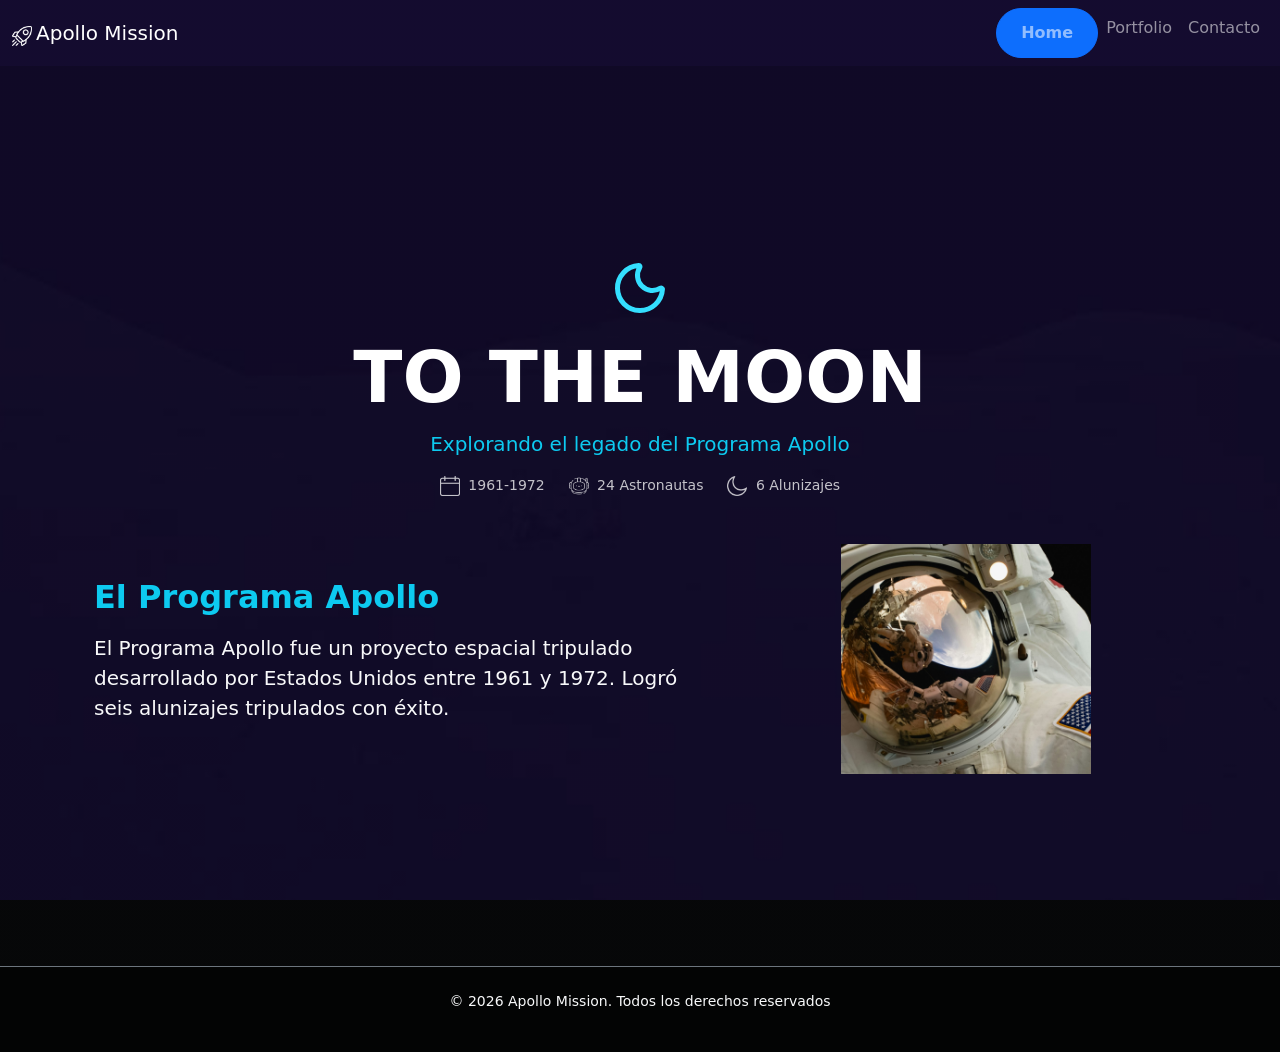
==== index.html @ c82a6342 "Entrega neta sense fitxers de WordPress" ====
<!DOCTYPE html>
<html lang="en">
<head>
    <meta charset="UTF-8">
    <meta name="viewport" content="width=device-width, initial-scale=1.0">
    <title>INDEX</title>
    <link rel="stylesheet" href="assets/css/style.css"> <link href="https://cdn.jsdelivr.net/npm/bootstrap@5.3.3/dist/css/bootstrap.min.css" rel="stylesheet">
</head>

<body class="bg-dark text-white"> 
    <header>
        <nav class="navbar navbar-expand-lg navbar-dark bg-transparent">

            <div class="container-fluid">
                <span><img src="assets/img/lanzadera.png" alt="Calendario" style="width: 20px;" class="me-1 icona-color"><a class="navbar-brand" href="index.html">Apollo Mission</a></span>                    
                <button class="navbar-toggler" type="button" data-bs-toggle="collapse" data-bs-target="#navbarNav">
                <span class="navbar-toggler-icon"></span>
                </button>

                <div class="collapse navbar-collapse" id="navbarNav">
                    <ul class="navbar-nav ms-auto">

                        <button type="button" class=" btn btn-primary rounded-pill px-3 py-1 fw-bold align-items-center">
                        <li class="nav-item"><a class="nav-link" href="index.html">Home</a></li>
                        </button>

                        <li class="nav-item"><a class="nav-link" href="portfolio.html">Portfolio</a></li>
                        <li class="nav-item"><a class="nav-link" href="contact.html">Contacto</a></li>
                    </ul>
                </div>
            </div>
        </nav>
    </header>



    <main>
        <section class="hero-section d-flex flex-column justify-content-center py-5" 
                 style="background: linear-gradient(rgba(0,0,0,0.6), rgba(0,0,0,0.6)), url('assets/img/moon.jpg') no-repeat center center fixed; background-size: cover; min-height: 100vh;">
            
            <div class="container">
                <div class="text-center mb-5">
                    <img src="assets/img/moon.svg" style="width: 60px;" class="mb-3 luna-azul"> 
                    <h1 class="display-2 fw-bold text-white">TO THE MOON</h1>
                    
                    <p class="lead text-info">Explorando el legado del Programa Apollo</p>
                    <div class="d-flex justify-content-center gap-4 mt-3 small text-white opacity-75">
                   <span><img src="assets/img/calendario.png" alt="Calendario" style="width: 20px;" class="me-1 icona-color"> 1961-1972</span>                    
                    <span><img src="assets/img/astronauta.png" alt="Astronauta" style="width: 20px;" class="me-1 icona-color"> 24 Astronautas</span>                        
                    <span><img src="assets/img/luna.png" alt="Luna" style="width: 20px;" class="me-1 icona-color"> 6 Alunizajes</span>
                </div>
            </div>
    
                <div class="row align-items-center mx-auto"> 
                    <div class="col-md-7 text-start">
                        <h2 class="text-info fw-bold mb-3">El Programa Apollo</h2>
                        <p class="text-light fs-5">El Programa Apollo fue un proyecto espacial tripulado desarrollado por Estados Unidos entre 1961 y 1972. Logró seis alunizajes tripulados con éxito.</p>
                    </div>
    
                    <div class="col-md-5 text-center mt-3 mt-md-0">
                        <img src="assets/img/astronauta.jpeg" alt="Astronauta" style="width: 250px; height: 230px; object-fit: cover;">
                    </div>
                </div>
            </div>
        </section>
    </main>

    
    <footer class="py-4 border-top border-secondary text-center text-white">
        <p class="small text-light">© 2026 Apollo Mission. Todos los derechos reservados</p>
    </footer>
    <script src="https://cdn.jsdelivr.net/npm/bootstrap@5.3.3/dist/js/bootstrap.bundle.min.js"></script>
</body>
</html>
---- assets/css/style.css ----
/* 1. Fondo total: Fijo y sin cortes */
body {
    background: linear-gradient(rgba(0, 0, 0, 0.5), rgba(0, 0, 0, 0.5)), 
                url('../img/moon.jpg') no-repeat center center fixed;
    background-size: cover;
    background-color: #0b0d17; /* Color de respaldo */
    margin: 0;
    min-height: 100vh;
    color: white;
}

/* 2. Ajuste del Astronauta: Para que no se deforme */
img.astronauta {
    width: 100%;
    max-width: 400px; /* Tamaño ideal */
    height: auto;     /* Mantiene la proporción original */
    object-fit: contain;
    border-radius: 15px;
    box-shadow: 0 10px 30px rgba(0, 0, 0, 0.5);
}

/* 3. El cuadro de información (sustituye a div.titulo) */
.info-card {
    background-color: rgba(25, 25, 104, 0.4); /* Azul espacial traslúcido */
    backdrop-filter: blur(10px); /* Efecto cristal */
    padding: 2rem;
    border-radius: 20px;
    border: 1px solid rgba(255, 255, 255, 0.1);
}

/* 4. Footer sin margen gris */
footer {
    background: rgba(0, 0, 0, 0.8);
    margin-top: 0 
}

.luna-azul{
filter:invert(72%) sepia(85%) saturate(1352%) hue-rotate(156deg) brightness(101%) contrast(105%);

}

.icona-color {
filter: brightness(0) invert(1);
}
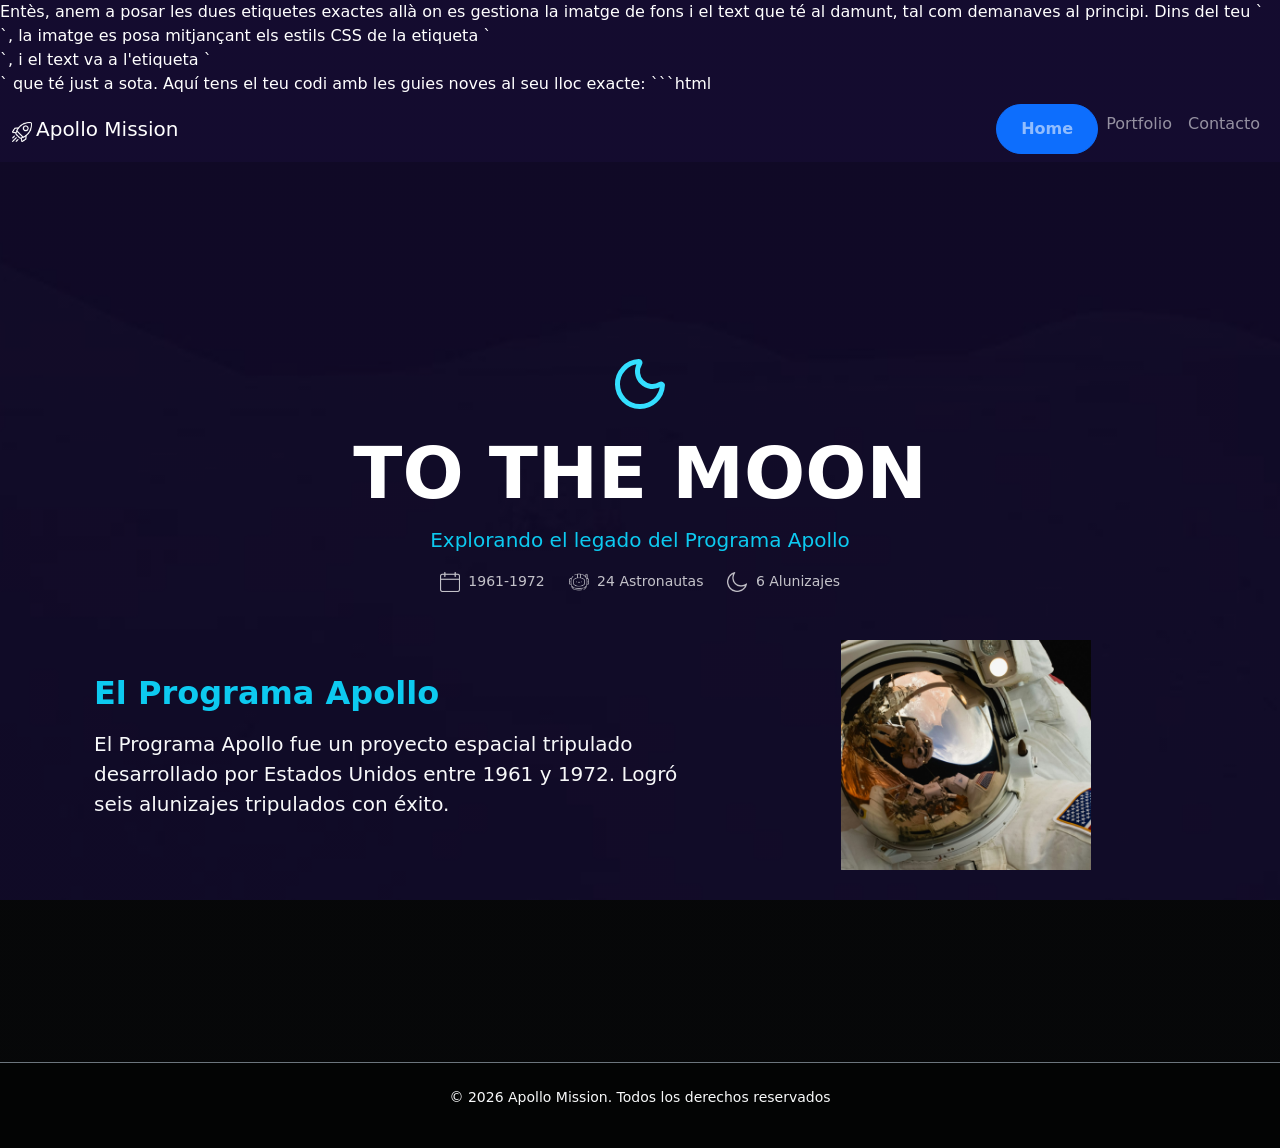
==== commit a4d65238: "comentaris row i fixes" ====
--- a/index.html
+++ b/index.html
@@ -1,16 +1,25 @@
+Entès, anem a posar les dues etiquetes exactes allà on es gestiona la imatge de fons i el text que té al damunt, tal com demanaves al principi.
+
+Dins del teu `<main>`, la imatge es posa mitjançant els estils CSS de la etiqueta `<section>`, i el text va a l'etiqueta `<div>` que té just a sota.
+
+Aquí tens el teu codi amb les guies noves al seu lloc exacte:
+
+```html
 <!DOCTYPE html>
 <html lang="en">
 <head>
     <meta charset="UTF-8">
     <meta name="viewport" content="width=device-width, initial-scale=1.0">
     <title>INDEX</title>
-    <link rel="stylesheet" href="assets/css/style.css"> <link href="https://cdn.jsdelivr.net/npm/bootstrap@5.3.3/dist/css/bootstrap.min.css" rel="stylesheet">
+    <link rel="stylesheet" href="assets/css/style.css"> 
+    <link href="https://cdn.jsdelivr.net/npm/bootstrap@5.3.3/dist/css/bootstrap.min.css" rel="stylesheet">
 </head>
 
 <body class="bg-dark text-white"> 
+
+    <!--Header (Navbar Menú)-->
     <header>
         <nav class="navbar navbar-expand-lg navbar-dark bg-transparent">
-
             <div class="container-fluid">
                 <span><img src="assets/img/lanzadera.png" alt="Calendario" style="width: 20px;" class="me-1 icona-color"><a class="navbar-brand" href="index.html">Apollo Mission</a></span>                    
                 <button class="navbar-toggler" type="button" data-bs-toggle="collapse" data-bs-target="#navbarNav">
@@ -19,11 +28,9 @@
 
                 <div class="collapse navbar-collapse" id="navbarNav">
                     <ul class="navbar-nav ms-auto">
-
                         <button type="button" class=" btn btn-primary rounded-pill px-3 py-1 fw-bold align-items-center">
                         <li class="nav-item"><a class="nav-link" href="index.html">Home</a></li>
                         </button>
-
                         <li class="nav-item"><a class="nav-link" href="portfolio.html">Portfolio</a></li>
                         <li class="nav-item"><a class="nav-link" href="contact.html">Contacto</a></li>
                     </ul>
@@ -32,25 +39,29 @@
         </nav>
     </header>
 
-
-
+    <!--Centro-->
     <main>
+        
+        <!--Aqui comença el card image (Imatge que es posa darrera del text)-->
         <section class="hero-section d-flex flex-column justify-content-center py-5" 
                  style="background: linear-gradient(rgba(0,0,0,0.6), rgba(0,0,0,0.6)), url('assets/img/moon.jpg') no-repeat center center fixed; background-size: cover; min-height: 100vh;">
             
             <div class="container">
+                
+                <!--Aqui es on es posa el text damunt la imatge-->
                 <div class="text-center mb-5">
                     <img src="assets/img/moon.svg" style="width: 60px;" class="mb-3 luna-azul"> 
                     <h1 class="display-2 fw-bold text-white">TO THE MOON</h1>
                     
                     <p class="lead text-info">Explorando el legado del Programa Apollo</p>
                     <div class="d-flex justify-content-center gap-4 mt-3 small text-white opacity-75">
-                   <span><img src="assets/img/calendario.png" alt="Calendario" style="width: 20px;" class="me-1 icona-color"> 1961-1972</span>                    
-                    <span><img src="assets/img/astronauta.png" alt="Astronauta" style="width: 20px;" class="me-1 icona-color"> 24 Astronautas</span>                        
-                    <span><img src="assets/img/luna.png" alt="Luna" style="width: 20px;" class="me-1 icona-color"> 6 Alunizajes</span>
+                        <span><img src="assets/img/calendario.png" alt="Calendario" style="width: 20px;" class="me-1 icona-color"> 1961-1972</span>                    
+                        <span><img src="assets/img/astronauta.png" alt="Astronauta" style="width: 20px;" class="me-1 icona-color"> 24 Astronautas</span>                        
+                        <span><img src="assets/img/luna.png" alt="Luna" style="width: 20px;" class="me-1 icona-color"> 6 Alunizajes</span>
+                    </div>
                 </div>
-            </div>
-    
+            
+                <!--Información de debajo del titulo-->
                 <div class="row align-items-center mx-auto"> 
                     <div class="col-md-7 text-start">
                         <h2 class="text-info fw-bold mb-3">El Programa Apollo</h2>
@@ -65,10 +76,12 @@
         </section>
     </main>
 
-    
+    <!--Footer-->
     <footer class="py-4 border-top border-secondary text-center text-white">
         <p class="small text-light">© 2026 Apollo Mission. Todos los derechos reservados</p>
     </footer>
+    
     <script src="https://cdn.jsdelivr.net/npm/bootstrap@5.3.3/dist/js/bootstrap.bundle.min.js"></script>
 </body>
-</html>+</html>
+
